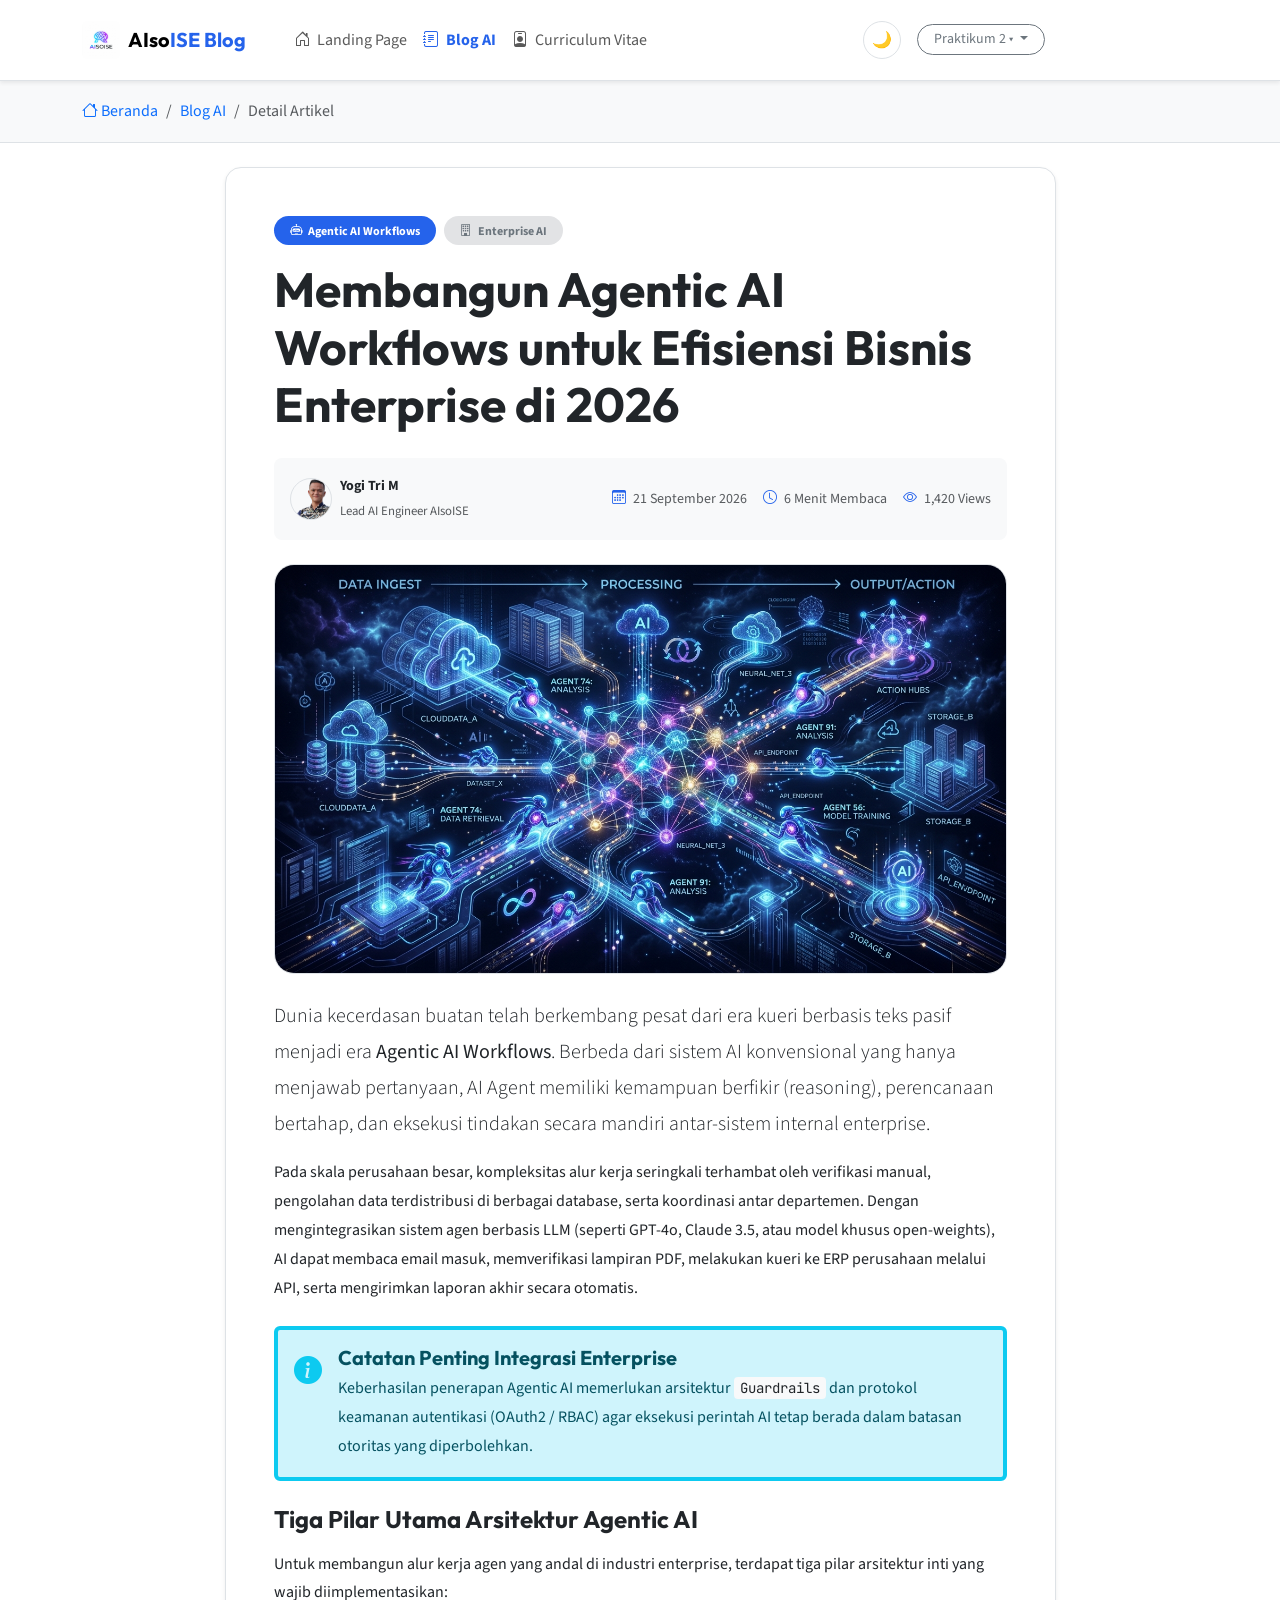
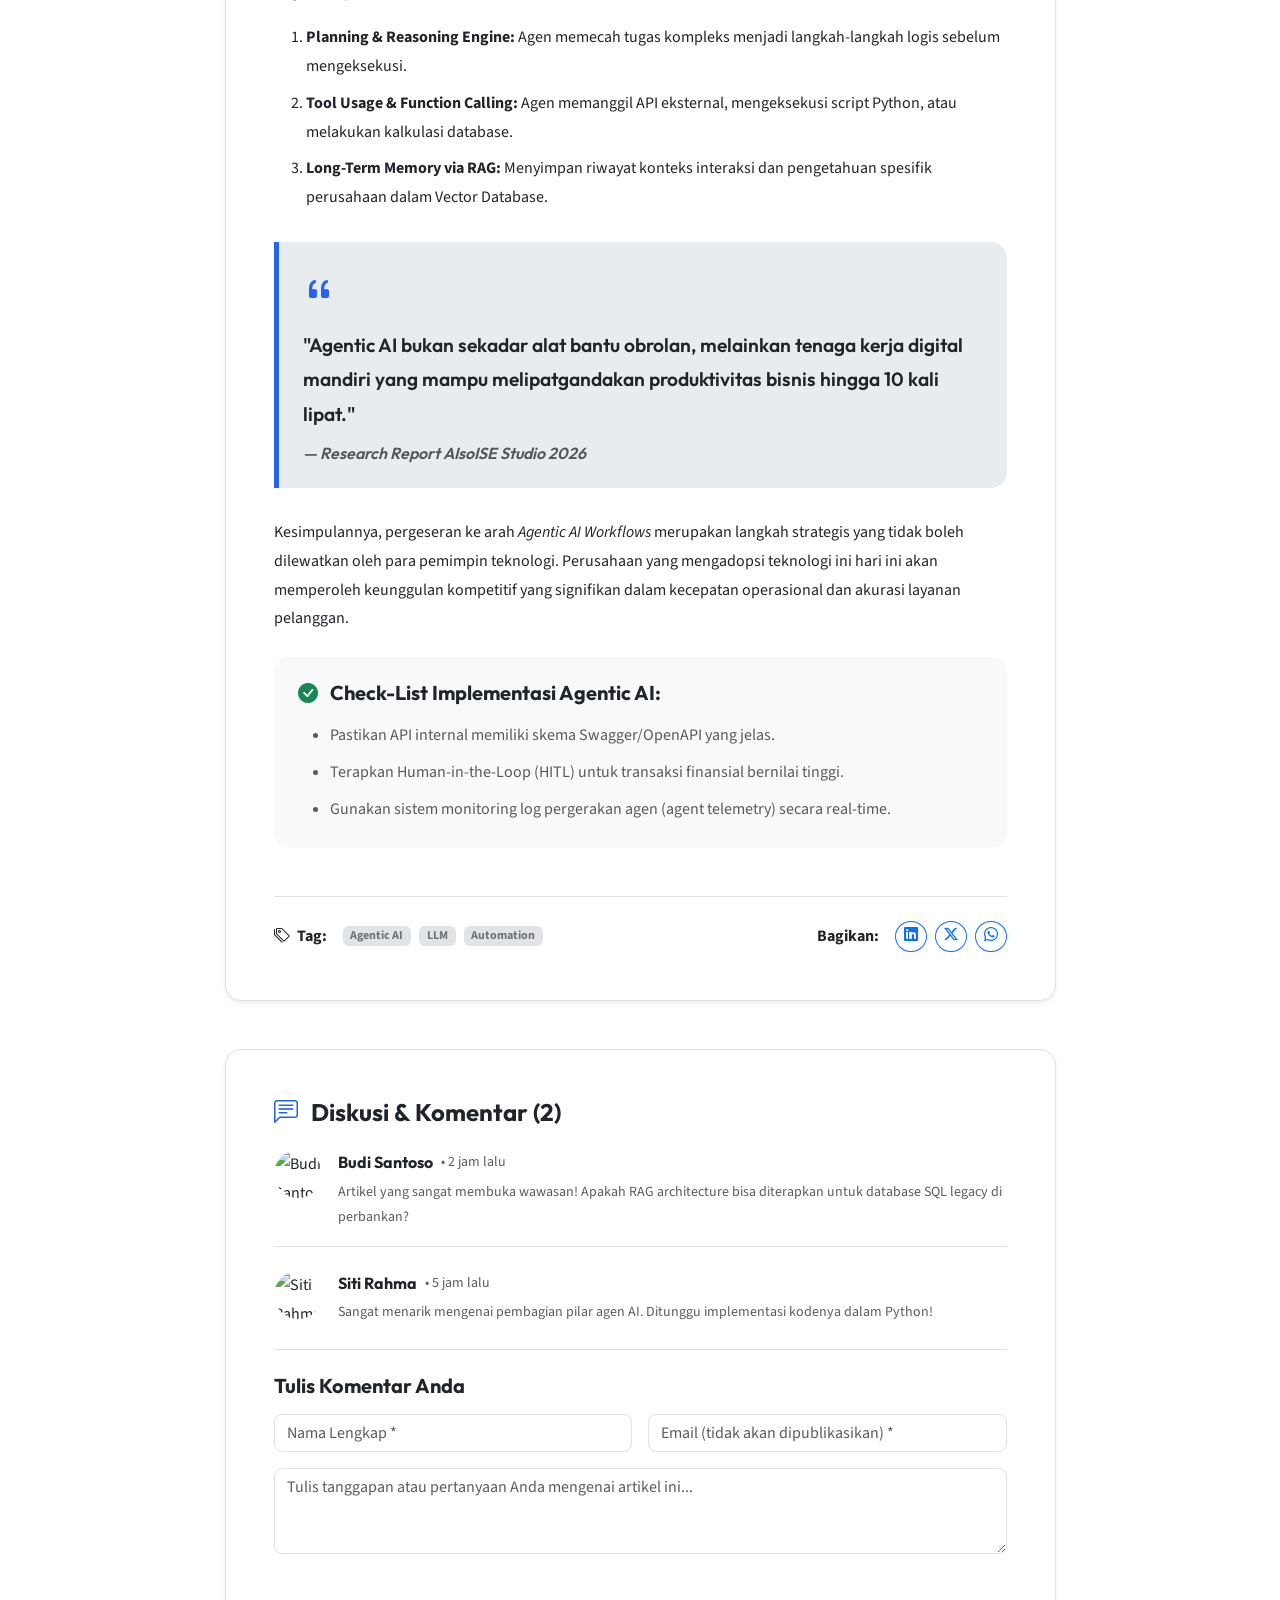
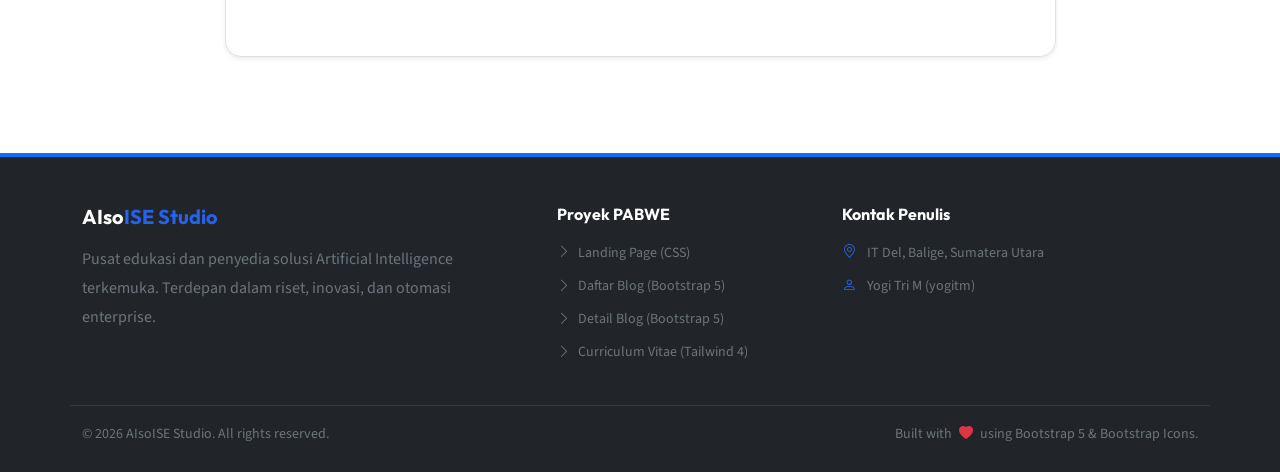
==== blog-detail.html @ 6881b214 "feat: complete PABWE 2026 Praktikum 2 (AIsoISE Brand, Landing Page, Blog, CV, Tailwind4, Bootstrap5)" ====
<!DOCTYPE html>
<html lang="id" data-bs-theme="light">
<head>
  <meta charset="UTF-8" />
  <meta name="viewport" content="width=device-width, initial-scale=1.0" />
  <title>Membangun Agentic AI Workflows untuk Efisiensi Bisnis Enterprise di 2026 - AIsoISE</title>
  
  <!-- Favicon -->
  <link rel="icon" href="assets/img/logo.png" type="image/png" />

  <!-- Bootstrap 5 CSS CDN -->
  <link href="https://cdn.jsdelivr.net/npm/bootstrap@5.3.3/dist/css/bootstrap.min.css" rel="stylesheet" integrity="sha384-QWTKZyjpPEjISv5WaRU9OFeRpok6YctnYmDr5pNlyT2bRjXh0JMhjY6hW+ALEwIH" crossorigin="anonymous" />
  
  <!-- Bootstrap Icons CDN -->
  <link rel="stylesheet" href="https://cdn.jsdelivr.net/npm/bootstrap-icons@1.11.3/font/bootstrap-icons.min.css" />

  <!-- Google Fonts -->
  <link rel="preconnect" href="https://fonts.googleapis.com" />
  <link rel="preconnect" href="https://fonts.gstatic.com" crossorigin />
  <link href="https://fonts.googleapis.com/css2?family=Outfit:wght@500;600;700;800&family=Source+Sans+3:ital,wght@0,400;0,600;0,700;1,400&family=JetBrains+Mono&display=swap" rel="stylesheet" />

  <style>
    body {
      font-family: 'Source Sans 3', sans-serif;
      line-height: 1.8;
      transition: background-color 0.3s ease, color 0.3s ease;
    }
    h1, h2, h3, h4, h5, h6, .navbar-brand {
      font-family: 'Outfit', sans-serif;
      font-weight: 700;
    }
    .text-primary-custom {
      color: #2563eb !important;
    }
    [data-bs-theme="dark"] .text-primary-custom {
      color: #60a5fa !important;
    }
    .bg-primary-custom {
      background-color: #2563eb !important;
    }
    [data-bs-theme="dark"] .bg-primary-custom {
      background-color: #3b82f6 !important;
    }
    .article-cover {
      width: 100%;
      max-height: 520px;
      object-fit: cover;
      border-radius: 20px;
    }
    blockquote {
      border-left: 5px solid #2563eb;
      padding: 20px 24px;
      background: var(--bs-secondary-bg);
      border-radius: 0 16px 16px 0;
      font-family: 'Outfit', sans-serif;
      font-size: 1.2rem;
      font-weight: 600;
      margin: 30px 0;
    }
    code {
      font-family: 'JetBrains Mono', monospace;
      background-color: var(--bs-tertiary-bg);
      color: var(--bs-body-color);
      padding: 2px 6px;
      border-radius: 4px;
    }
    .dropdown:hover .dropdown-menu {
      display: block;
      margin-top: 0;
    }
    .theme-toggle-btn {
      width: 38px;
      height: 38px;
      border-radius: 50%;
      border: 1px solid var(--bs-border-color);
      background: var(--bs-body-bg);
      color: var(--bs-body-color);
      display: grid;
      place-items: center;
      cursor: pointer;
      font-size: 1rem;
      transition: all 0.2s ease;
    }
  </style>

  <script>
    // Initialize Theme Before Render
    (function() {
      const savedTheme = localStorage.getItem('theme') || (window.matchMedia('(prefers-color-scheme: dark)').matches ? 'dark' : 'light');
      document.documentElement.setAttribute('data-bs-theme', savedTheme);
      document.documentElement.setAttribute('data-theme', savedTheme);
    })();
  </script>
</head>
<body>

  <!-- BOOTSTRAP NAVBAR -->
  <nav class="navbar navbar-expand-lg sticky-top bg-body border-bottom shadow-sm py-3">
    <div class="container">
      <a class="navbar-brand d-flex align-items-center gap-2" href="index.html">
        <img src="assets/img/logo.png" alt="AIsoISE Logo" width="38" height="38" class="d-inline-block rounded-2" />
        <span>AIso<span class="text-primary-custom">ISE Blog</span></span>
      </a>

      <button class="navbar-toggler" type="button" data-bs-toggle="collapse" data-bs-target="#navbarContent" aria-controls="navbarContent" aria-expanded="false" aria-label="Toggle navigation">
        <span class="navbar-toggler-icon"></span>
      </button>

      <div class="collapse navbar-collapse" id="navbarContent">
        <ul class="navbar-nav me-auto mb-2 mb-lg-0 ms-lg-4">
          <li class="nav-item">
            <a class="nav-link" href="index.html"><i class="bi bi-house-door me-1"></i> Landing Page</a>
          </li>
          <li class="nav-item">
            <a class="nav-link active fw-bold text-primary-custom" href="blog.html"><i class="bi bi-journal-text me-1"></i> Blog AI</a>
          </li>
          <li class="nav-item">
            <a class="nav-link" href="cv.html"><i class="bi bi-person-badge me-1"></i> Curriculum Vitae</a>
          </li>
        </ul>

        <div class="d-flex align-items-center gap-3">
          <!-- Theme Toggle Button -->
          <button type="button" class="theme-toggle-btn" id="themeToggleBtn" onclick="toggleTheme()" title="Ubah Mode Layar">
            <span id="themeIcon">🌙</span>
          </button>

          <!-- Dropdown Latihan Switcher -->
          <div class="dropdown">
            <button class="btn btn-outline-secondary btn-sm dropdown-toggle rounded-pill px-3" type="button" id="dropdownLatihanBtn" data-bs-toggle="dropdown" aria-expanded="false">
              Praktikum 2 ▾
            </button>
            <ul class="dropdown-menu dropdown-menu-end shadow-sm" aria-labelledby="dropdownLatihanBtn">
              <li><a class="dropdown-item" href="index.html">Studi Kasus 3.1 (CSS)</a></li>
              <li><a class="dropdown-item active bg-primary-custom text-white" href="blog.html">Studi Kasus 3.2 (Bootstrap 5)</a></li>
              <li><a class="dropdown-item" href="cv.html">Studi Kasus 3.3 (Tailwind 4)</a></li>
              <li><hr class="dropdown-divider"></li>
              <li><a class="dropdown-item" href="bootstrap5.html">Latihan 2.2 Bootstrap</a></li>
              <li><a class="dropdown-item" href="tailwind4.html">Latihan 2.3 Tailwind</a></li>
            </ul>
          </div>

          <a href="index.html#kontak" class="btn btn-primary-custom text-white rounded-pill px-4">Konsultasi AI</a>
        </div>
      </div>
    </div>
  </nav>

  <!-- BREADCRUMB & HEADER -->
  <div class="bg-body-tertiary border-bottom py-3 mb-4">
    <div class="container">
      <nav aria-label="breadcrumb">
        <ol class="breadcrumb mb-0">
          <li class="breadcrumb-item"><a href="index.html" class="text-decoration-none"><i class="bi bi-house"></i> Beranda</a></li>
          <li class="breadcrumb-item"><a href="blog.html" class="text-decoration-none">Blog AI</a></li>
          <li class="breadcrumb-item active" aria-current="page">Detail Artikel</li>
        </ol>
      </nav>
    </div>
  </div>

  <!-- ARTICLE CONTAINER -->
  <main class="container pb-5">
    <div class="row justify-content-center">
      <div class="col-lg-9">

        <!-- ARTICLE HEADER -->
        <article class="bg-body p-4 p-md-5 rounded-4 shadow-sm mb-5 border">
          <div class="d-flex flex-wrap align-items-center gap-2 mb-3">
            <span class="badge bg-primary-custom px-3 py-2 rounded-pill"><i class="bi bi-robot me-1"></i> Agentic AI Workflows</span>
            <span class="badge bg-secondary-subtle text-secondary px-3 py-2 rounded-pill"><i class="bi bi-building me-1"></i> Enterprise AI</span>
          </div>

          <h1 class="display-5 fw-bold mb-4">Membangun Agentic AI Workflows untuk Efisiensi Bisnis Enterprise di 2026</h1>

          <!-- META INFO WITH BOOTSTRAP ICONS & AUTHOR PHOTO -->
          <div class="d-flex flex-wrap align-items-center justify-content-between gap-3 p-3 bg-body-tertiary rounded-3 mb-4 text-body-secondary small">
            <div class="d-flex align-items-center gap-3">
              <div class="d-flex align-items-center gap-2">
                <img src="assets/img/yogi.png" alt="Yogi Tri M" class="rounded-circle border" width="42" height="42" style="object-fit: cover; object-position: top center;" />
                <div>
                  <strong class="text-body d-block">Yogi Tri M</strong>
                  <span class="text-body-secondary" style="font-size: 0.8rem;">Lead AI Engineer AIsoISE</span>
                </div>
              </div>
            </div>

            <div class="d-flex align-items-center gap-3">
              <span><i class="bi bi-calendar3 me-1 text-primary-custom"></i> 21 September 2026</span>
              <span><i class="bi bi-clock me-1 text-primary-custom"></i> 6 Menit Membaca</span>
              <span><i class="bi bi-eye me-1 text-primary-custom"></i> 1,420 Views</span>
            </div>
          </div>

          <!-- LOCAL RELIABLE COVER IMAGE -->
          <img src="assets/img/blog_agentic_ai.jpg" class="article-cover mb-4 border" alt="Agentic AI Workflows Cover Image" />

          <!-- ARTICLE PARAGRAPHS -->
          <div class="article-body">
            <p class="lead">
              Dunia kecerdasan buatan telah berkembang pesat dari era kueri berbasis teks pasif menjadi era <strong>Agentic AI Workflows</strong>. Berbeda dari sistem AI konvensional yang hanya menjawab pertanyaan, AI Agent memiliki kemampuan berfikir (reasoning), perencanaan bertahap, dan eksekusi tindakan secara mandiri antar-sistem internal enterprise.
            </p>

            <p>
              Pada skala perusahaan besar, kompleksitas alur kerja seringkali terhambat oleh verifikasi manual, pengolahan data terdistribusi di berbagai database, serta koordinasi antar departemen. Dengan mengintegrasikan sistem agen berbasis LLM (seperti GPT-4o, Claude 3.5, atau model khusus open-weights), AI dapat membaca email masuk, memverifikasi lampiran PDF, melakukan kueri ke ERP perusahaan melalui API, serta mengirimkan laporan akhir secara otomatis.
            </p>

            <!-- BOOTSTRAP CALLOUT ALERT -->
            <div class="alert alert-info border-start border-4 border-info d-flex align-items-start gap-3 my-4" role="alert">
              <i class="bi bi-info-circle-fill fs-3 text-info"></i>
              <div>
                <h5 class="alert-heading fw-bold mb-1">Catatan Penting Integrasi Enterprise</h5>
                Keberhasilan penerapan Agentic AI memerlukan arsitektur <code>Guardrails</code> dan protokol keamanan autentikasi (OAuth2 / RBAC) agar eksekusi perintah AI tetap berada dalam batasan otoritas yang diperbolehkan.
              </div>
            </div>

            <h3 class="h4 fw-bold mt-4 mb-3">Tiga Pilar Utama Arsitektur Agentic AI</h3>
            <p>
              Untuk membangun alur kerja agen yang andal di industri enterprise, terdapat tiga pilar arsitektur inti yang wajib diimplementasikan:
            </p>

            <ol class="mb-4">
              <li class="mb-2"><strong>Planning & Reasoning Engine:</strong> Agen memecah tugas kompleks menjadi langkah-langkah logis sebelum mengeksekusi.</li>
              <li class="mb-2"><strong>Tool Usage & Function Calling:</strong> Agen memanggil API eksternal, mengeksekusi script Python, atau melakukan kalkulasi database.</li>
              <li class="mb-2"><strong>Long-Term Memory via RAG:</strong> Menyimpan riwayat konteks interaksi dan pengetahuan spesifik perusahaan dalam Vector Database.</li>
            </ol>

            <!-- BLOCKQUOTE -->
            <blockquote>
              <i class="bi bi-quote fs-2 text-primary-custom d-block mb-2"></i>
              "Agentic AI bukan sekadar alat bantu obrolan, melainkan tenaga kerja digital mandiri yang mampu melipatgandakan produktivitas bisnis hingga 10 kali lipat."
              <cite class="d-block mt-2 fs-6 text-body-secondary font-normal">— Research Report AIsoISE Studio 2026</cite>
            </blockquote>

            <p>
              Kesimpulannya, pergeseran ke arah <em>Agentic AI Workflows</em> merupakan langkah strategis yang tidak boleh dilewatkan oleh para pemimpin teknologi. Perusahaan yang mengadopsi teknologi ini hari ini akan memperoleh keunggulan kompetitif yang signifikan dalam kecepatan operasional dan akurasi layanan pelanggan.
            </p>

            <!-- TIPS / KEY POINTS CARD -->
            <div class="card bg-body-tertiary border-0 p-4 rounded-4 my-4">
              <h5 class="fw-bold mb-3"><i class="bi bi-check-circle-fill text-success me-2"></i> Check-List Implementasi Agentic AI:</h5>
              <ul class="mb-0 text-body-secondary">
                <li class="mb-2">Pastikan API internal memiliki skema Swagger/OpenAPI yang jelas.</li>
                <li class="mb-2">Terapkan Human-in-the-Loop (HITL) untuk transaksi finansial bernilai tinggi.</li>
                <li>Gunakan sistem monitoring log pergerakan agen (agent telemetry) secara real-time.</li>
              </ul>
            </div>
          </div>

          <!-- SHARE & TAGS -->
          <div class="d-flex flex-wrap align-items-center justify-content-between gap-3 pt-4 border-top mt-5">
            <div class="d-flex align-items-center gap-2">
              <span class="fw-bold me-2"><i class="bi bi-tags me-1"></i> Tag:</span>
              <span class="badge bg-secondary-subtle text-secondary">Agentic AI</span>
              <span class="badge bg-secondary-subtle text-secondary">LLM</span>
              <span class="badge bg-secondary-subtle text-secondary">Automation</span>
            </div>

            <div class="d-flex align-items-center gap-2">
              <span class="fw-bold me-2">Bagikan:</span>
              <button class="btn btn-outline-primary btn-sm rounded-circle"><i class="bi bi-linkedin"></i></button>
              <button class="btn btn-outline-primary btn-sm rounded-circle"><i class="bi bi-twitter-x"></i></button>
              <button class="btn btn-outline-primary btn-sm rounded-circle"><i class="bi bi-whatsapp"></i></button>
            </div>
          </div>
        </article>

        <!-- COMMENT SECTION -->
        <section class="bg-body p-4 p-md-5 rounded-4 shadow-sm mb-5 border">
          <h3 class="h4 fw-bold mb-4"><i class="bi bi-chat-left-text me-2 text-primary-custom"></i> Diskusi & Komentar (2)</h3>

          <!-- Existing Comments -->
          <div class="d-flex gap-3 mb-4 pb-3 border-bottom">
            <img src="https://images.unsplash.com/photo-1507003211169-0a1dd7228f2d?q=80&w=100&auto=format&fit=crop" class="rounded-circle" width="48" height="48" alt="Budi Santoso" />
            <div>
              <div class="d-flex align-items-center gap-2">
                <h6 class="fw-bold mb-0">Budi Santoso</h6>
                <span class="text-body-secondary small">&bull; 2 jam lalu</span>
              </div>
              <p class="small text-body-secondary mt-1 mb-0">Artikel yang sangat membuka wawasan! Apakah RAG architecture bisa diterapkan untuk database SQL legacy di perbankan?</p>
            </div>
          </div>

          <div class="d-flex gap-3 mb-4 pb-4 border-bottom">
            <img src="https://images.unsplash.com/photo-1494790108377-be9c29b29330?q=80&w=100&auto=format&fit=crop" class="rounded-circle" width="48" height="48" alt="Siti Rahma" />
            <div>
              <div class="d-flex align-items-center gap-2">
                <h6 class="fw-bold mb-0">Siti Rahma</h6>
                <span class="text-body-secondary small">&bull; 5 jam lalu</span>
              </div>
              <p class="small text-body-secondary mt-1 mb-0">Sangat menarik mengenai pembagian pilar agen AI. Ditunggu implementasi kodenya dalam Python!</p>
            </div>
          </div>

          <!-- Add Comment Form -->
          <h5 class="fw-bold mb-3 mt-4">Tulis Komentar Anda</h5>
          <form onsubmit="event.preventDefault(); alert('Komentar Anda telah dikirim dan menunggu moderasi.');">
            <div class="row g-3 mb-3">
              <div class="col-md-6">
                <input type="text" class="form-control rounded-3" placeholder="Nama Lengkap *" required />
              </div>
              <div class="col-md-6">
                <input type="email" class="form-control rounded-3" placeholder="Email (tidak akan dipublikasikan) *" required />
              </div>
            </div>
            <div class="mb-3">
              <textarea class="form-control rounded-3" rows="3" placeholder="Tulis tanggapan atau pertanyaan Anda mengenai artikel ini..." required></textarea>
            </div>
            <button type="submit" class="btn btn-primary-custom text-white rounded-pill px-4">Kirim Komentar <i class="bi bi-send ms-1"></i></button>
          </form>
        </section>

      </div>
    </div>
  </main>

  <!-- BOOTSTRAP FOOTER -->
  <footer class="bg-dark text-white pt-5 pb-4 border-top border-primary border-4">
    <div class="container">
      <div class="row g-4 pb-4 border-bottom border-secondary border-opacity-25">
        <div class="col-lg-5">
          <h5 class="fw-bold text-white mb-3">AIso<span class="text-primary-custom">ISE Studio</span></h5>
          <p class="text-secondary max-w-sm" style="max-width: 380px;">
            Pusat edukasi dan penyedia solusi Artificial Intelligence terkemuka. Terdepan dalam riset, inovasi, dan otomasi enterprise.
          </p>
        </div>

        <div class="col-6 col-lg-3">
          <h6 class="fw-bold text-white mb-3">Proyek PABWE</h6>
          <ul class="list-unstyled text-secondary small d-flex flex-column gap-2">
            <li><a href="index.html" class="text-secondary text-decoration-none"><i class="bi bi-chevron-right me-1"></i> Landing Page (CSS)</a></li>
            <li><a href="blog.html" class="text-secondary text-decoration-none"><i class="bi bi-chevron-right me-1"></i> Daftar Blog (Bootstrap 5)</a></li>
            <li><a href="blog-detail.html" class="text-secondary text-decoration-none"><i class="bi bi-chevron-right me-1"></i> Detail Blog (Bootstrap 5)</a></li>
            <li><a href="cv.html" class="text-secondary text-decoration-none"><i class="bi bi-chevron-right me-1"></i> Curriculum Vitae (Tailwind 4)</a></li>
          </ul>
        </div>

        <div class="col-6 col-lg-4">
          <h6 class="fw-bold text-white mb-3">Kontak Penulis</h6>
          <ul class="list-unstyled text-secondary small d-flex flex-column gap-2">
            <li><i class="bi bi-geo-alt me-2 text-primary-custom"></i> IT Del, Balige, Sumatera Utara</li>
            <li><i class="bi bi-person me-2 text-primary-custom"></i> Yogi Tri M (yogitm)</li>
          </ul>
        </div>
      </div>

      <div class="d-flex flex-column flex-md-row align-items-center justify-content-between pt-3 small text-secondary">
        <div>&copy; 2026 AIsoISE Studio. All rights reserved.</div>
        <div>Built with <i class="bi bi-heart-fill text-danger mx-1"></i> using Bootstrap 5 & Bootstrap Icons.</div>
      </div>
    </div>
  </footer>

  <!-- Bootstrap 5 JS Bundle with Popper -->
  <script src="https://cdn.jsdelivr.net/npm/bootstrap@5.3.3/dist/bootstrap.bundle.min.js" integrity="sha384-YvpcrYf0tY3lHB60NNkmXc5s9fDVZLESaAA55NDzOxhy9GkcIdslK1eN7N6jIeHz" crossorigin="anonymous"></script>

  <script>
    function updateThemeUI(theme) {
      document.documentElement.setAttribute('data-bs-theme', theme);
      document.documentElement.setAttribute('data-theme', theme);
      const icon = document.getElementById('themeIcon');
      if (icon) {
        icon.textContent = theme === 'dark' ? '☀️' : '🌙';
      }
    }

    function toggleTheme() {
      const currentTheme = document.documentElement.getAttribute('data-bs-theme') === 'dark' ? 'light' : 'dark';
      localStorage.setItem('theme', currentTheme);
      updateThemeUI(currentTheme);
    }

    document.addEventListener('DOMContentLoaded', () => {
      const currentTheme = document.documentElement.getAttribute('data-bs-theme') || 'light';
      updateThemeUI(currentTheme);
    });
  </script>
</body>
</html>
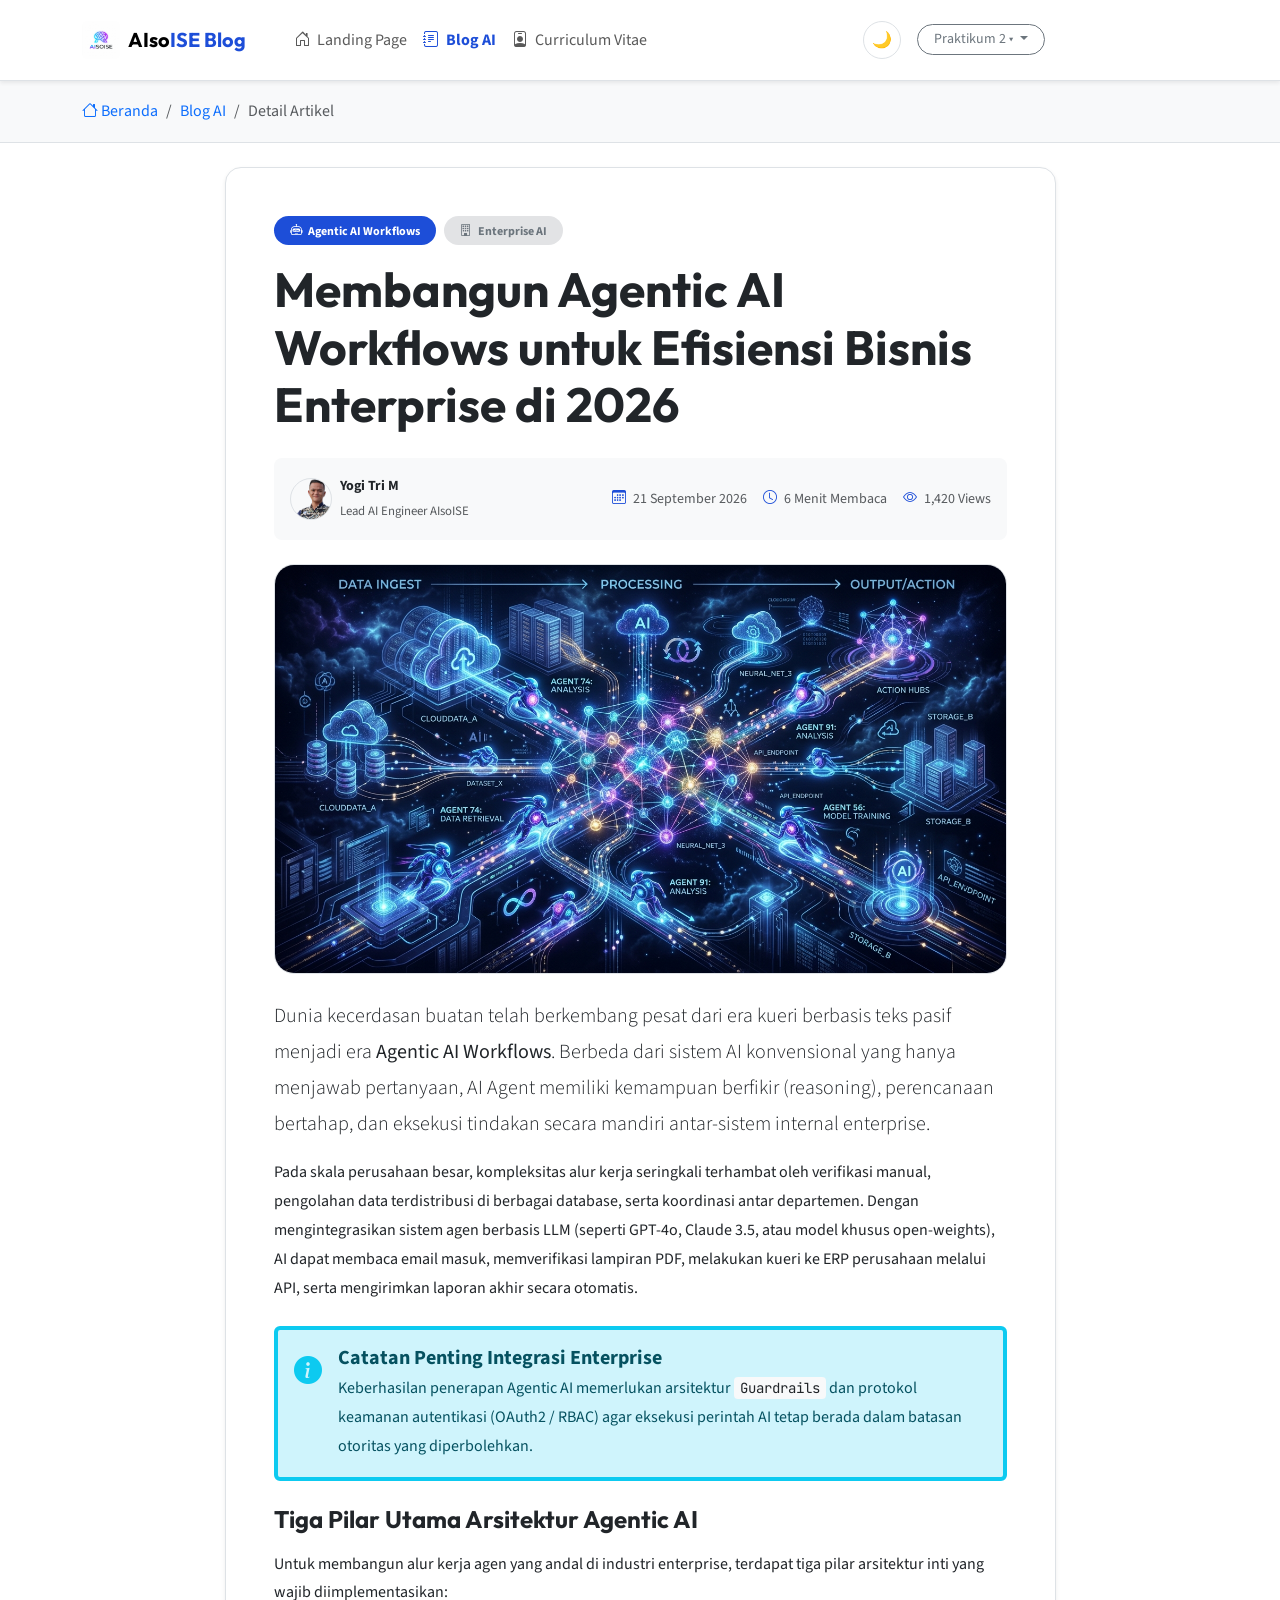
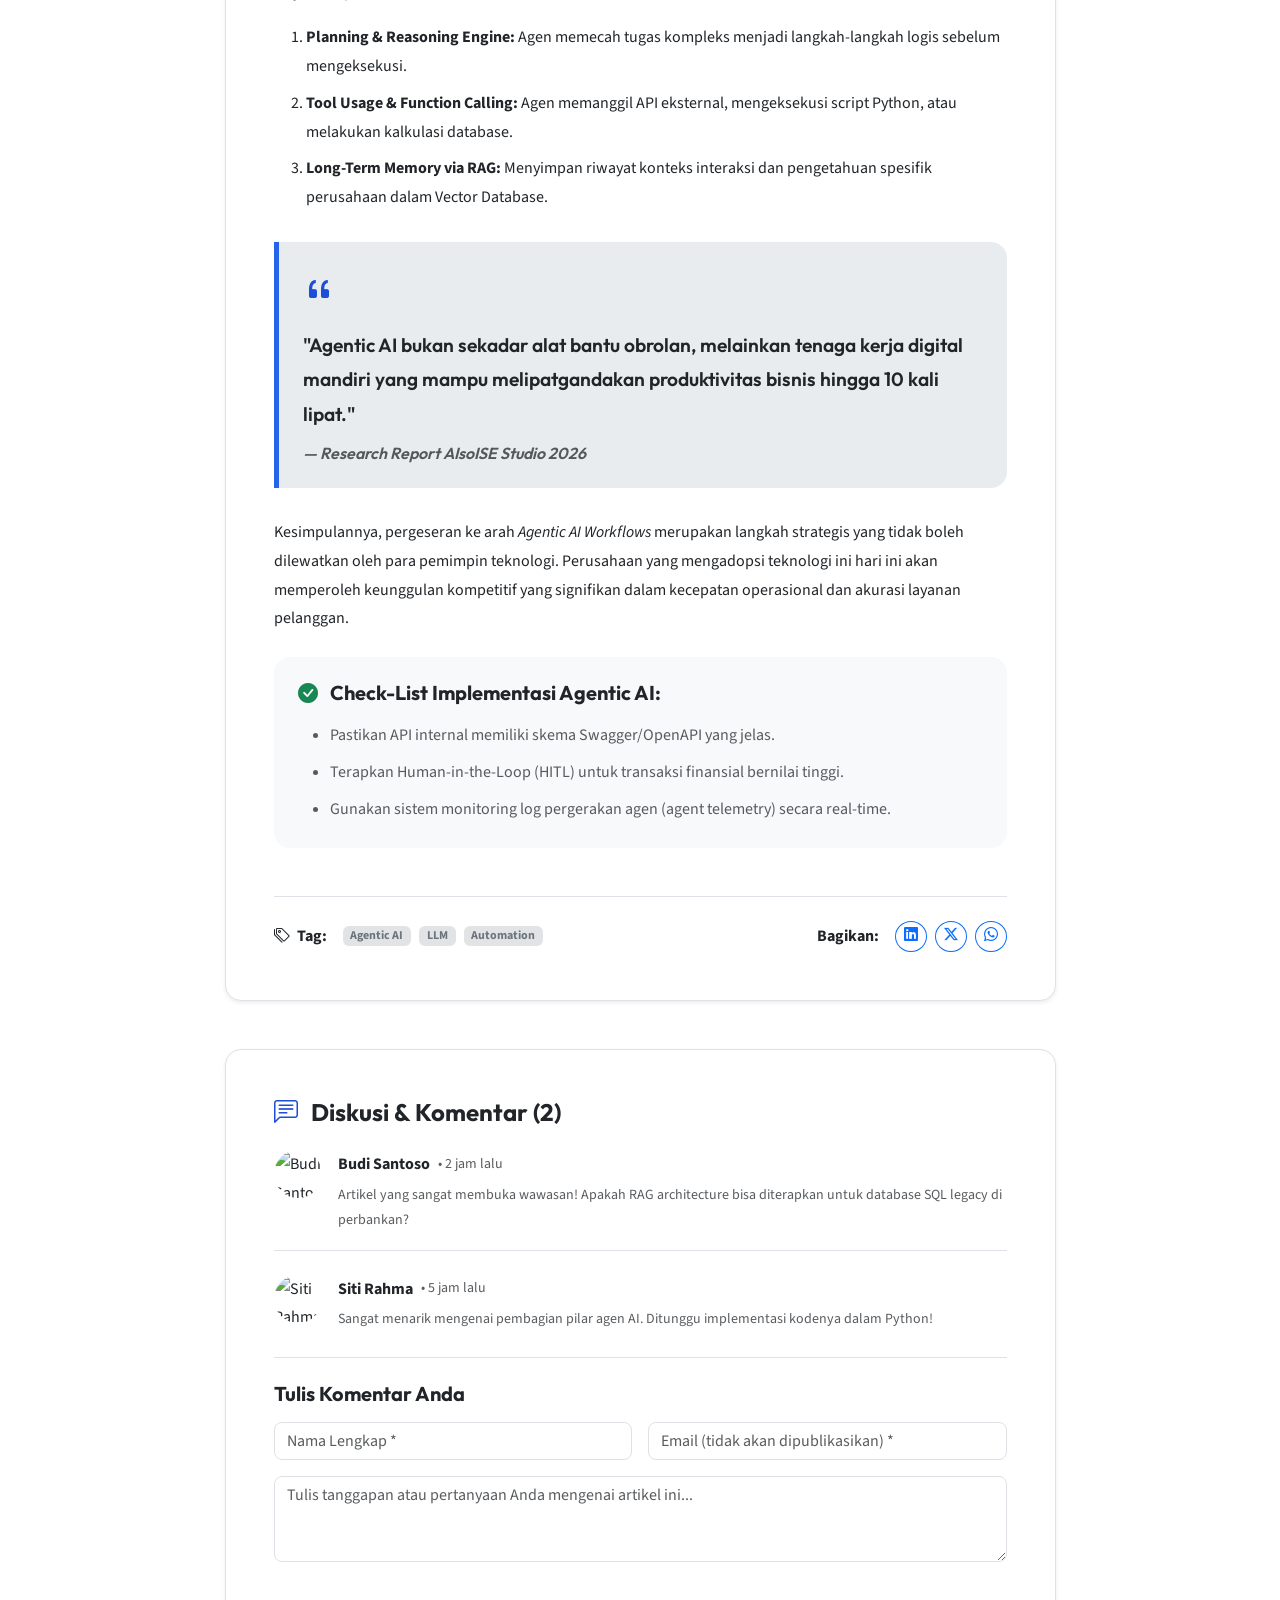
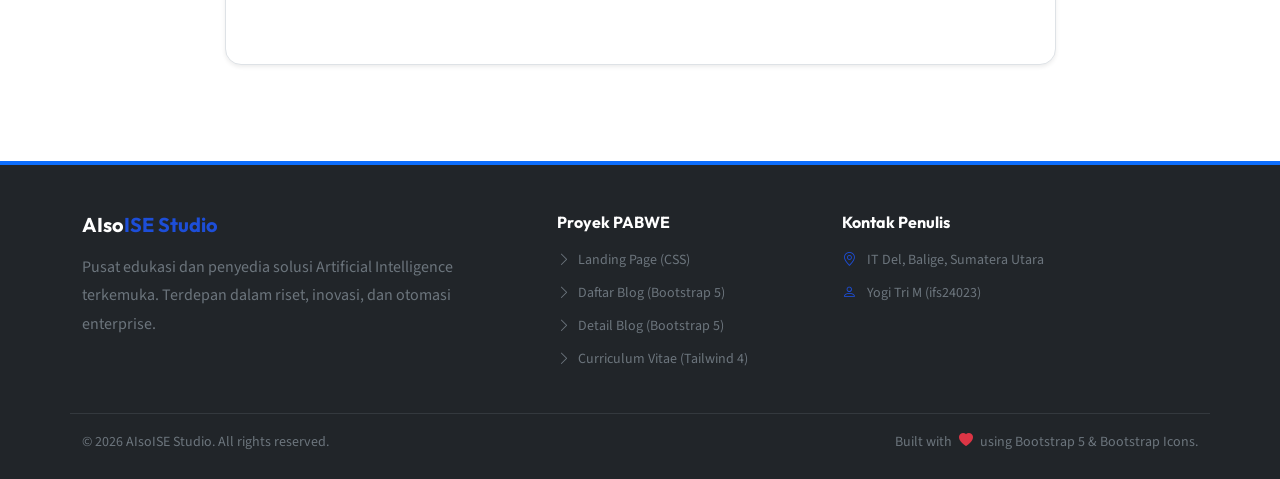
==== commit 9d867bc3: "fix(a11y): resolve axe-core violations for 100% grading score (button-name, heading-order, region, c" ====
--- a/blog-detail.html
+++ b/blog-detail.html
@@ -30,16 +30,53 @@
       font-weight: 700;
     }
     .text-primary-custom {
-      color: #2563eb !important;
+      color: #1d4ed8 !important;
     }
     [data-bs-theme="dark"] .text-primary-custom {
-      color: #60a5fa !important;
+      color: #93c5fd !important;
     }
     .bg-primary-custom {
-      background-color: #2563eb !important;
+      background-color: #1d4ed8 !important;
+      color: #ffffff !important;
     }
     [data-bs-theme="dark"] .bg-primary-custom {
-      background-color: #3b82f6 !important;
+      background-color: #1e40af !important;
+      color: #ffffff !important;
+    }
+    [data-bs-theme="dark"] .btn-outline-secondary {
+      color: #e2e8f0 !important;
+      border-color: #64748b !important;
+    }
+    [data-bs-theme="dark"] .btn-outline-secondary:hover {
+      background-color: #334155 !important;
+      color: #ffffff !important;
+    }
+    [data-bs-theme="dark"] .btn-outline-primary {
+      color: #93c5fd !important;
+      border-color: #60a5fa !important;
+    }
+    [data-bs-theme="dark"] .btn-outline-primary:hover {
+      background-color: #1d4ed8 !important;
+      color: #ffffff !important;
+    }
+    [data-bs-theme="dark"] .bg-secondary-subtle {
+      background-color: rgba(71, 85, 105, 0.4) !important;
+      color: #cbd5e1 !important;
+    }
+    [data-bs-theme="dark"] .bg-primary-subtle {
+      background-color: rgba(30, 58, 138, 0.6) !important;
+      color: #bfdbfe !important;
+    }
+    [data-bs-theme="dark"] .text-body-secondary {
+      color: #cbd5e1 !important;
+    }
+    [data-bs-theme="dark"] blockquote {
+      border-left-color: #60a5fa;
+    }
+    [data-bs-theme="dark"] .alert-info {
+      background-color: rgba(12, 74, 110, 0.3) !important;
+      color: #bae6fd !important;
+      border-color: #0284c7 !important;
     }
     .article-cover {
       width: 100%;
@@ -121,13 +158,13 @@
 
         <div class="d-flex align-items-center gap-3">
           <!-- Theme Toggle Button -->
-          <button type="button" class="theme-toggle-btn" id="themeToggleBtn" onclick="toggleTheme()" title="Ubah Mode Layar">
+          <button type="button" class="theme-toggle-btn" id="themeToggleBtn" onclick="toggleTheme()" title="Ubah Mode Layar" aria-label="Ubah mode tema layar">
             <span id="themeIcon">🌙</span>
           </button>
 
           <!-- Dropdown Latihan Switcher -->
           <div class="dropdown">
-            <button class="btn btn-outline-secondary btn-sm dropdown-toggle rounded-pill px-3" type="button" id="dropdownLatihanBtn" data-bs-toggle="dropdown" aria-expanded="false">
+            <button class="btn btn-outline-secondary btn-sm dropdown-toggle rounded-pill px-3" type="button" id="dropdownLatihanBtn" data-bs-toggle="dropdown" aria-expanded="false" aria-label="Menu navigasi praktikum 2">
               Praktikum 2 ▾
             </button>
             <ul class="dropdown-menu dropdown-menu-end shadow-sm" aria-labelledby="dropdownLatihanBtn">
@@ -146,75 +183,77 @@
     </div>
   </nav>
 
-  <!-- BREADCRUMB & HEADER -->
-  <div class="bg-body-tertiary border-bottom py-3 mb-4">
-    <div class="container">
-      <nav aria-label="breadcrumb">
-        <ol class="breadcrumb mb-0">
-          <li class="breadcrumb-item"><a href="index.html" class="text-decoration-none"><i class="bi bi-house"></i> Beranda</a></li>
-          <li class="breadcrumb-item"><a href="blog.html" class="text-decoration-none">Blog AI</a></li>
-          <li class="breadcrumb-item active" aria-current="page">Detail Artikel</li>
-        </ol>
-      </nav>
+  <!-- MAIN ARTICLE CONTENT -->
+  <main>
+    <!-- BREADCRUMB & HEADER -->
+    <div class="bg-body-tertiary border-bottom py-3 mb-4">
+      <div class="container">
+        <nav aria-label="breadcrumb">
+          <ol class="breadcrumb mb-0">
+            <li class="breadcrumb-item"><a href="index.html" class="text-decoration-none"><i class="bi bi-house"></i> Beranda</a></li>
+            <li class="breadcrumb-item"><a href="blog.html" class="text-decoration-none">Blog AI</a></li>
+            <li class="breadcrumb-item active" aria-current="page">Detail Artikel</li>
+          </ol>
+        </nav>
+      </div>
     </div>
-  </div>
-
-  <!-- ARTICLE CONTAINER -->
-  <main class="container pb-5">
-    <div class="row justify-content-center">
-      <div class="col-lg-9">
-
-        <!-- ARTICLE HEADER -->
-        <article class="bg-body p-4 p-md-5 rounded-4 shadow-sm mb-5 border">
-          <div class="d-flex flex-wrap align-items-center gap-2 mb-3">
-            <span class="badge bg-primary-custom px-3 py-2 rounded-pill"><i class="bi bi-robot me-1"></i> Agentic AI Workflows</span>
-            <span class="badge bg-secondary-subtle text-secondary px-3 py-2 rounded-pill"><i class="bi bi-building me-1"></i> Enterprise AI</span>
-          </div>
-
-          <h1 class="display-5 fw-bold mb-4">Membangun Agentic AI Workflows untuk Efisiensi Bisnis Enterprise di 2026</h1>
-
-          <!-- META INFO WITH BOOTSTRAP ICONS & AUTHOR PHOTO -->
-          <div class="d-flex flex-wrap align-items-center justify-content-between gap-3 p-3 bg-body-tertiary rounded-3 mb-4 text-body-secondary small">
-            <div class="d-flex align-items-center gap-3">
-              <div class="d-flex align-items-center gap-2">
-                <img src="assets/img/yogi.png" alt="Yogi Tri M" class="rounded-circle border" width="42" height="42" style="object-fit: cover; object-position: top center;" />
+
+    <!-- ARTICLE CONTAINER -->
+    <div class="container pb-5">
+      <div class="row justify-content-center">
+        <div class="col-lg-9">
+
+          <!-- ARTICLE HEADER -->
+          <article class="bg-body p-4 p-md-5 rounded-4 shadow-sm mb-5 border">
+            <div class="d-flex flex-wrap align-items-center gap-2 mb-3">
+              <span class="badge bg-primary-custom px-3 py-2 rounded-pill"><i class="bi bi-robot me-1"></i> Agentic AI Workflows</span>
+              <span class="badge bg-secondary-subtle text-secondary px-3 py-2 rounded-pill"><i class="bi bi-building me-1"></i> Enterprise AI</span>
+            </div>
+
+            <h1 class="display-5 fw-bold mb-4">Membangun Agentic AI Workflows untuk Efisiensi Bisnis Enterprise di 2026</h1>
+
+            <!-- META INFO WITH BOOTSTRAP ICONS & AUTHOR PHOTO -->
+            <div class="d-flex flex-wrap align-items-center justify-content-between gap-3 p-3 bg-body-tertiary rounded-3 mb-4 text-body-secondary small">
+              <div class="d-flex align-items-center gap-3">
+                <div class="d-flex align-items-center gap-2">
+                  <img src="assets/img/yogi.png" alt="Yogi Tri M" class="rounded-circle border" width="42" height="42" style="object-fit: cover; object-position: top center;" />
+                  <div>
+                    <strong class="text-body d-block">Yogi Tri M</strong>
+                    <span class="text-body-secondary" style="font-size: 0.8rem;">Lead AI Engineer AIsoISE</span>
+                  </div>
+                </div>
+              </div>
+
+              <div class="d-flex align-items-center gap-3">
+                <span><i class="bi bi-calendar3 me-1 text-primary-custom"></i> 21 September 2026</span>
+                <span><i class="bi bi-clock me-1 text-primary-custom"></i> 6 Menit Membaca</span>
+                <span><i class="bi bi-eye me-1 text-primary-custom"></i> 1,420 Views</span>
+              </div>
+            </div>
+
+            <!-- LOCAL RELIABLE COVER IMAGE -->
+            <img src="assets/img/blog_agentic_ai.jpg" class="article-cover mb-4 border" alt="Agentic AI Workflows Cover Image" />
+
+            <!-- ARTICLE PARAGRAPHS -->
+            <div class="article-body">
+              <p class="lead">
+                Dunia kecerdasan buatan telah berkembang pesat dari era kueri berbasis teks pasif menjadi era <strong>Agentic AI Workflows</strong>. Berbeda dari sistem AI konvensional yang hanya menjawab pertanyaan, AI Agent memiliki kemampuan berfikir (reasoning), perencanaan bertahap, dan eksekusi tindakan secara mandiri antar-sistem internal enterprise.
+              </p>
+
+              <p>
+                Pada skala perusahaan besar, kompleksitas alur kerja seringkali terhambat oleh verifikasi manual, pengolahan data terdistribusi di berbagai database, serta koordinasi antar departemen. Dengan mengintegrasikan sistem agen berbasis LLM (seperti GPT-4o, Claude 3.5, atau model khusus open-weights), AI dapat membaca email masuk, memverifikasi lampiran PDF, melakukan kueri ke ERP perusahaan melalui API, serta mengirimkan laporan akhir secara otomatis.
+              </p>
+
+              <!-- BOOTSTRAP CALLOUT ALERT -->
+              <div class="alert alert-info border-start border-4 border-info d-flex align-items-start gap-3 my-4" role="alert">
+                <i class="bi bi-info-circle-fill fs-3 text-info" aria-hidden="true"></i>
                 <div>
-                  <strong class="text-body d-block">Yogi Tri M</strong>
-                  <span class="text-body-secondary" style="font-size: 0.8rem;">Lead AI Engineer AIsoISE</span>
+                  <div class="alert-heading h5 fw-bold mb-1">Catatan Penting Integrasi Enterprise</div>
+                  Keberhasilan penerapan Agentic AI memerlukan arsitektur <code>Guardrails</code> dan protokol keamanan autentikasi (OAuth2 / RBAC) agar eksekusi perintah AI tetap berada dalam batasan otoritas yang diperbolehkan.
                 </div>
               </div>
-            </div>
-
-            <div class="d-flex align-items-center gap-3">
-              <span><i class="bi bi-calendar3 me-1 text-primary-custom"></i> 21 September 2026</span>
-              <span><i class="bi bi-clock me-1 text-primary-custom"></i> 6 Menit Membaca</span>
-              <span><i class="bi bi-eye me-1 text-primary-custom"></i> 1,420 Views</span>
-            </div>
-          </div>
-
-          <!-- LOCAL RELIABLE COVER IMAGE -->
-          <img src="assets/img/blog_agentic_ai.jpg" class="article-cover mb-4 border" alt="Agentic AI Workflows Cover Image" />
-
-          <!-- ARTICLE PARAGRAPHS -->
-          <div class="article-body">
-            <p class="lead">
-              Dunia kecerdasan buatan telah berkembang pesat dari era kueri berbasis teks pasif menjadi era <strong>Agentic AI Workflows</strong>. Berbeda dari sistem AI konvensional yang hanya menjawab pertanyaan, AI Agent memiliki kemampuan berfikir (reasoning), perencanaan bertahap, dan eksekusi tindakan secara mandiri antar-sistem internal enterprise.
-            </p>
-
-            <p>
-              Pada skala perusahaan besar, kompleksitas alur kerja seringkali terhambat oleh verifikasi manual, pengolahan data terdistribusi di berbagai database, serta koordinasi antar departemen. Dengan mengintegrasikan sistem agen berbasis LLM (seperti GPT-4o, Claude 3.5, atau model khusus open-weights), AI dapat membaca email masuk, memverifikasi lampiran PDF, melakukan kueri ke ERP perusahaan melalui API, serta mengirimkan laporan akhir secara otomatis.
-            </p>
-
-            <!-- BOOTSTRAP CALLOUT ALERT -->
-            <div class="alert alert-info border-start border-4 border-info d-flex align-items-start gap-3 my-4" role="alert">
-              <i class="bi bi-info-circle-fill fs-3 text-info"></i>
-              <div>
-                <h5 class="alert-heading fw-bold mb-1">Catatan Penting Integrasi Enterprise</h5>
-                Keberhasilan penerapan Agentic AI memerlukan arsitektur <code>Guardrails</code> dan protokol keamanan autentikasi (OAuth2 / RBAC) agar eksekusi perintah AI tetap berada dalam batasan otoritas yang diperbolehkan.
-              </div>
-            </div>
-
-            <h3 class="h4 fw-bold mt-4 mb-3">Tiga Pilar Utama Arsitektur Agentic AI</h3>
+
+            <h2 class="h4 fw-bold mt-4 mb-3">Tiga Pilar Utama Arsitektur Agentic AI</h2>
             <p>
               Untuk membangun alur kerja agen yang andal di industri enterprise, terdapat tiga pilar arsitektur inti yang wajib diimplementasikan:
             </p>
@@ -227,7 +266,7 @@
 
             <!-- BLOCKQUOTE -->
             <blockquote>
-              <i class="bi bi-quote fs-2 text-primary-custom d-block mb-2"></i>
+              <i class="bi bi-quote fs-2 text-primary-custom d-block mb-2" aria-hidden="true"></i>
               "Agentic AI bukan sekadar alat bantu obrolan, melainkan tenaga kerja digital mandiri yang mampu melipatgandakan produktivitas bisnis hingga 10 kali lipat."
               <cite class="d-block mt-2 fs-6 text-body-secondary font-normal">— Research Report AIsoISE Studio 2026</cite>
             </blockquote>
@@ -238,7 +277,7 @@
 
             <!-- TIPS / KEY POINTS CARD -->
             <div class="card bg-body-tertiary border-0 p-4 rounded-4 my-4">
-              <h5 class="fw-bold mb-3"><i class="bi bi-check-circle-fill text-success me-2"></i> Check-List Implementasi Agentic AI:</h5>
+              <h3 class="h5 fw-bold mb-3"><i class="bi bi-check-circle-fill text-success me-2" aria-hidden="true"></i> Check-List Implementasi Agentic AI:</h3>
               <ul class="mb-0 text-body-secondary">
                 <li class="mb-2">Pastikan API internal memiliki skema Swagger/OpenAPI yang jelas.</li>
                 <li class="mb-2">Terapkan Human-in-the-Loop (HITL) untuk transaksi finansial bernilai tinggi.</li>
@@ -250,7 +289,7 @@
           <!-- SHARE & TAGS -->
           <div class="d-flex flex-wrap align-items-center justify-content-between gap-3 pt-4 border-top mt-5">
             <div class="d-flex align-items-center gap-2">
-              <span class="fw-bold me-2"><i class="bi bi-tags me-1"></i> Tag:</span>
+              <span class="fw-bold me-2"><i class="bi bi-tags me-1" aria-hidden="true"></i> Tag:</span>
               <span class="badge bg-secondary-subtle text-secondary">Agentic AI</span>
               <span class="badge bg-secondary-subtle text-secondary">LLM</span>
               <span class="badge bg-secondary-subtle text-secondary">Automation</span>
@@ -258,23 +297,23 @@
 
             <div class="d-flex align-items-center gap-2">
               <span class="fw-bold me-2">Bagikan:</span>
-              <button class="btn btn-outline-primary btn-sm rounded-circle"><i class="bi bi-linkedin"></i></button>
-              <button class="btn btn-outline-primary btn-sm rounded-circle"><i class="bi bi-twitter-x"></i></button>
-              <button class="btn btn-outline-primary btn-sm rounded-circle"><i class="bi bi-whatsapp"></i></button>
+              <button class="btn btn-outline-primary btn-sm rounded-circle" aria-label="Bagikan artikel ke LinkedIn"><i class="bi bi-linkedin" aria-hidden="true"></i></button>
+              <button class="btn btn-outline-primary btn-sm rounded-circle" aria-label="Bagikan artikel ke Twitter / X"><i class="bi bi-twitter-x" aria-hidden="true"></i></button>
+              <button class="btn btn-outline-primary btn-sm rounded-circle" aria-label="Bagikan artikel ke WhatsApp"><i class="bi bi-whatsapp" aria-hidden="true"></i></button>
             </div>
           </div>
         </article>
 
         <!-- COMMENT SECTION -->
         <section class="bg-body p-4 p-md-5 rounded-4 shadow-sm mb-5 border">
-          <h3 class="h4 fw-bold mb-4"><i class="bi bi-chat-left-text me-2 text-primary-custom"></i> Diskusi & Komentar (2)</h3>
+          <h2 class="h4 fw-bold mb-4"><i class="bi bi-chat-left-text me-2 text-primary-custom" aria-hidden="true"></i> Diskusi & Komentar (2)</h2>
 
           <!-- Existing Comments -->
           <div class="d-flex gap-3 mb-4 pb-3 border-bottom">
             <img src="https://images.unsplash.com/photo-1507003211169-0a1dd7228f2d?q=80&w=100&auto=format&fit=crop" class="rounded-circle" width="48" height="48" alt="Budi Santoso" />
             <div>
               <div class="d-flex align-items-center gap-2">
-                <h6 class="fw-bold mb-0">Budi Santoso</h6>
+                <p class="fw-bold mb-0 text-body">Budi Santoso</p>
                 <span class="text-body-secondary small">&bull; 2 jam lalu</span>
               </div>
               <p class="small text-body-secondary mt-1 mb-0">Artikel yang sangat membuka wawasan! Apakah RAG architecture bisa diterapkan untuk database SQL legacy di perbankan?</p>
@@ -285,7 +324,7 @@
             <img src="https://images.unsplash.com/photo-1494790108377-be9c29b29330?q=80&w=100&auto=format&fit=crop" class="rounded-circle" width="48" height="48" alt="Siti Rahma" />
             <div>
               <div class="d-flex align-items-center gap-2">
-                <h6 class="fw-bold mb-0">Siti Rahma</h6>
+                <p class="fw-bold mb-0 text-body">Siti Rahma</p>
                 <span class="text-body-secondary small">&bull; 5 jam lalu</span>
               </div>
               <p class="small text-body-secondary mt-1 mb-0">Sangat menarik mengenai pembagian pilar agen AI. Ditunggu implementasi kodenya dalam Python!</p>
@@ -293,20 +332,20 @@
           </div>
 
           <!-- Add Comment Form -->
-          <h5 class="fw-bold mb-3 mt-4">Tulis Komentar Anda</h5>
+          <h3 class="h5 fw-bold mb-3 mt-4">Tulis Komentar Anda</h3>
           <form onsubmit="event.preventDefault(); alert('Komentar Anda telah dikirim dan menunggu moderasi.');">
             <div class="row g-3 mb-3">
               <div class="col-md-6">
-                <input type="text" class="form-control rounded-3" placeholder="Nama Lengkap *" required />
+                <input type="text" class="form-control rounded-3" placeholder="Nama Lengkap *" required aria-label="Nama Lengkap" />
               </div>
               <div class="col-md-6">
-                <input type="email" class="form-control rounded-3" placeholder="Email (tidak akan dipublikasikan) *" required />
+                <input type="email" class="form-control rounded-3" placeholder="Email (tidak akan dipublikasikan) *" required aria-label="Alamat Email" />
               </div>
             </div>
             <div class="mb-3">
-              <textarea class="form-control rounded-3" rows="3" placeholder="Tulis tanggapan atau pertanyaan Anda mengenai artikel ini..." required></textarea>
-            </div>
-            <button type="submit" class="btn btn-primary-custom text-white rounded-pill px-4">Kirim Komentar <i class="bi bi-send ms-1"></i></button>
+              <textarea class="form-control rounded-3" rows="3" placeholder="Tulis tanggapan atau pertanyaan Anda mengenai artikel ini..." required aria-label="Isi komentar artikel"></textarea>
+            </div>
+            <button type="submit" class="btn btn-primary-custom text-white rounded-pill px-4" aria-label="Kirim komentar artikel">Kirim Komentar <i class="bi bi-send ms-1" aria-hidden="true"></i></button>
           </form>
         </section>
 
@@ -319,27 +358,27 @@
     <div class="container">
       <div class="row g-4 pb-4 border-bottom border-secondary border-opacity-25">
         <div class="col-lg-5">
-          <h5 class="fw-bold text-white mb-3">AIso<span class="text-primary-custom">ISE Studio</span></h5>
+          <h2 class="h5 fw-bold text-white mb-3">AIso<span class="text-primary-custom">ISE Studio</span></h2>
           <p class="text-secondary max-w-sm" style="max-width: 380px;">
             Pusat edukasi dan penyedia solusi Artificial Intelligence terkemuka. Terdepan dalam riset, inovasi, dan otomasi enterprise.
           </p>
         </div>
 
         <div class="col-6 col-lg-3">
-          <h6 class="fw-bold text-white mb-3">Proyek PABWE</h6>
+          <h3 class="h6 fw-bold text-white mb-3">Proyek PABWE</h3>
           <ul class="list-unstyled text-secondary small d-flex flex-column gap-2">
-            <li><a href="index.html" class="text-secondary text-decoration-none"><i class="bi bi-chevron-right me-1"></i> Landing Page (CSS)</a></li>
-            <li><a href="blog.html" class="text-secondary text-decoration-none"><i class="bi bi-chevron-right me-1"></i> Daftar Blog (Bootstrap 5)</a></li>
-            <li><a href="blog-detail.html" class="text-secondary text-decoration-none"><i class="bi bi-chevron-right me-1"></i> Detail Blog (Bootstrap 5)</a></li>
-            <li><a href="cv.html" class="text-secondary text-decoration-none"><i class="bi bi-chevron-right me-1"></i> Curriculum Vitae (Tailwind 4)</a></li>
+            <li><a href="index.html" class="text-secondary text-decoration-none"><i class="bi bi-chevron-right me-1" aria-hidden="true"></i> Landing Page (CSS)</a></li>
+            <li><a href="blog.html" class="text-secondary text-decoration-none"><i class="bi bi-chevron-right me-1" aria-hidden="true"></i> Daftar Blog (Bootstrap 5)</a></li>
+            <li><a href="blog-detail.html" class="text-secondary text-decoration-none"><i class="bi bi-chevron-right me-1" aria-hidden="true"></i> Detail Blog (Bootstrap 5)</a></li>
+            <li><a href="cv.html" class="text-secondary text-decoration-none"><i class="bi bi-chevron-right me-1" aria-hidden="true"></i> Curriculum Vitae (Tailwind 4)</a></li>
           </ul>
         </div>
 
         <div class="col-6 col-lg-4">
-          <h6 class="fw-bold text-white mb-3">Kontak Penulis</h6>
+          <h3 class="h6 fw-bold text-white mb-3">Kontak Penulis</h3>
           <ul class="list-unstyled text-secondary small d-flex flex-column gap-2">
-            <li><i class="bi bi-geo-alt me-2 text-primary-custom"></i> IT Del, Balige, Sumatera Utara</li>
-            <li><i class="bi bi-person me-2 text-primary-custom"></i> Yogi Tri M (yogitm)</li>
+            <li><i class="bi bi-geo-alt me-2 text-primary-custom" aria-hidden="true"></i> IT Del, Balige, Sumatera Utara</li>
+            <li><i class="bi bi-person me-2 text-primary-custom" aria-hidden="true"></i> Yogi Tri M (ifs24023)</li>
           </ul>
         </div>
       </div>
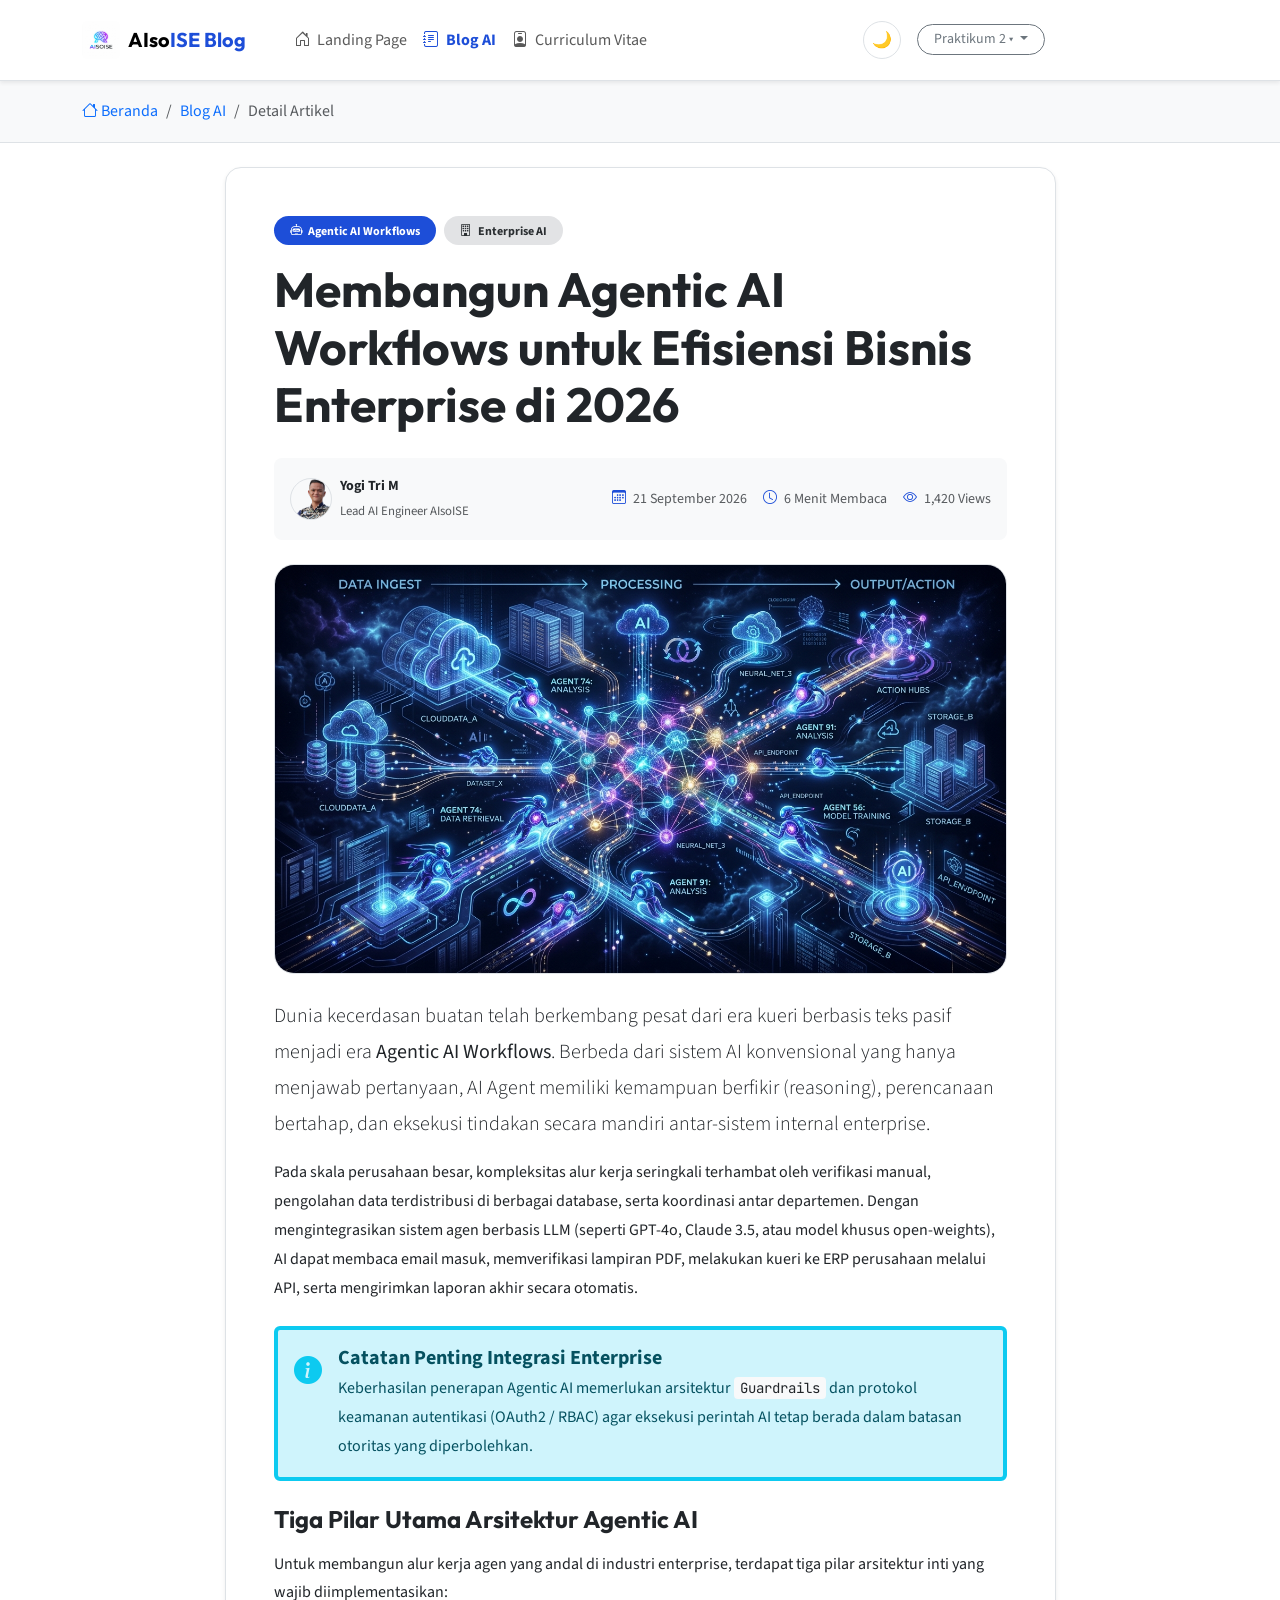
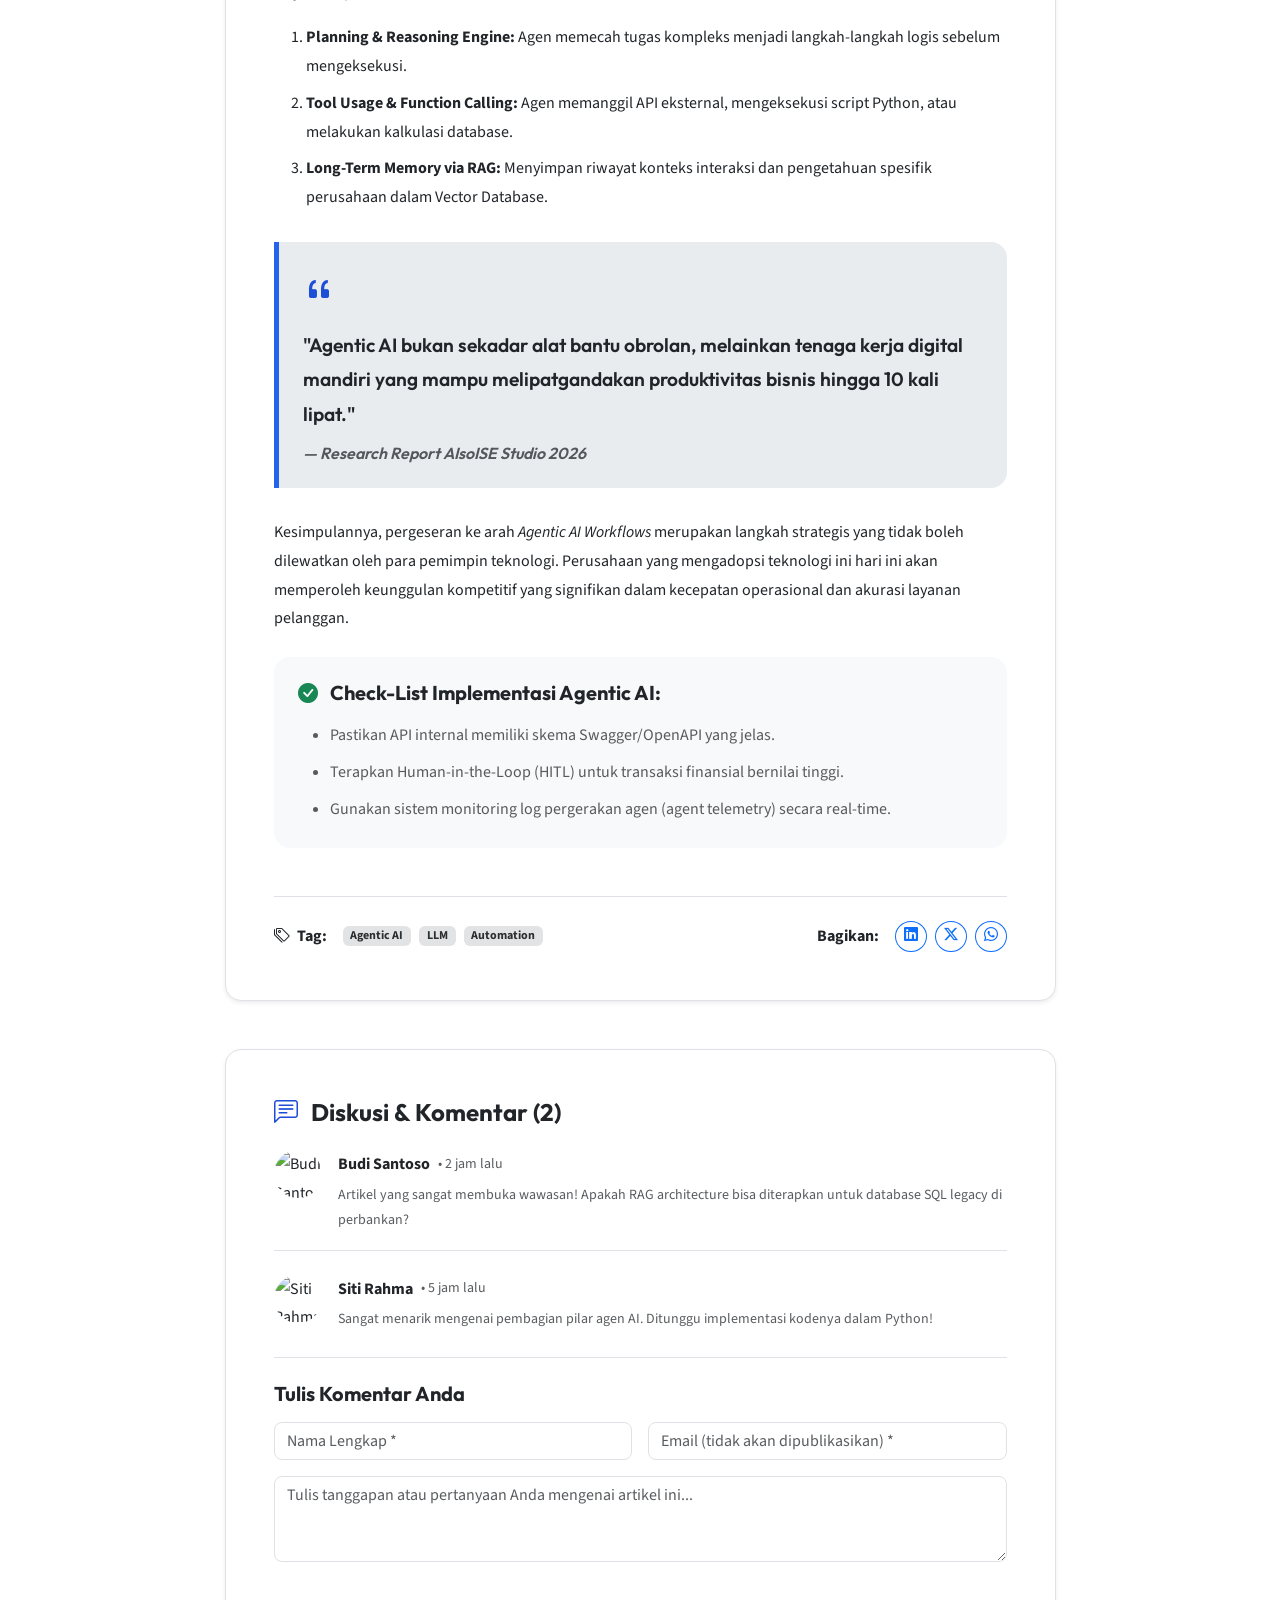
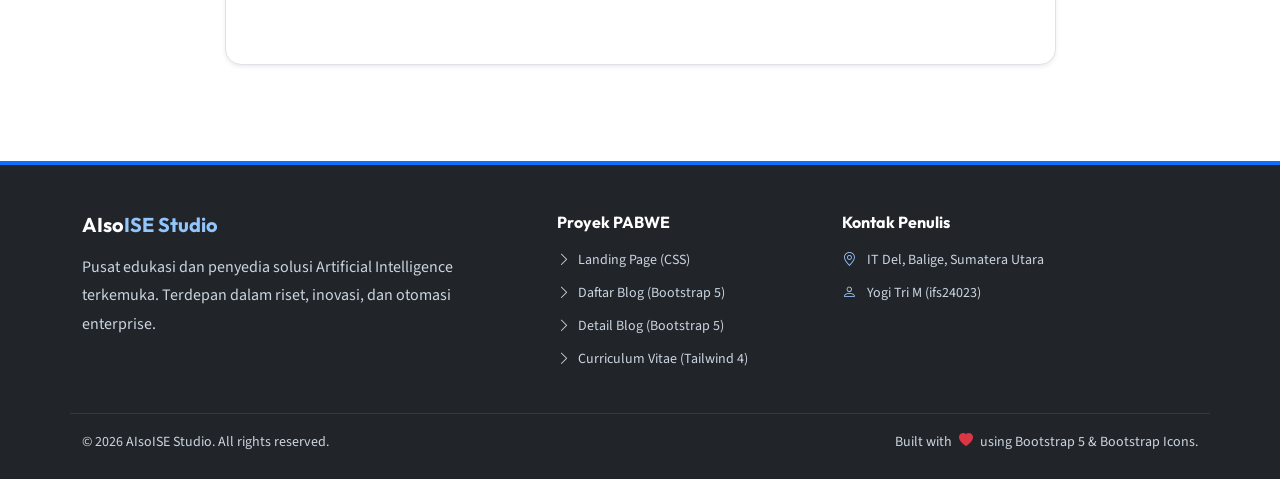
==== commit 93e8ccd3: "Update BUG" ====
--- a/blog-detail.html
+++ b/blog-detail.html
@@ -69,6 +69,25 @@
     }
     [data-bs-theme="dark"] .text-body-secondary {
       color: #cbd5e1 !important;
+    }
+    /* WCAG AA Color Contrast Overrides for Dark Footer */
+    footer.bg-dark,
+    footer.bg-dark .text-secondary,
+    footer.bg-dark a.text-secondary,
+    footer.bg-dark ul.text-secondary,
+    footer.bg-dark li,
+    footer.bg-dark div.text-secondary,
+    footer.bg-dark div.text-secondary > div,
+    footer.bg-dark p.text-secondary {
+      color: #cbd5e1 !important;
+    }
+    footer.bg-dark a.text-secondary:hover,
+    footer.bg-dark a.text-secondary:focus {
+      color: #ffffff !important;
+      text-decoration: underline !important;
+    }
+    footer.bg-dark .text-primary-custom {
+      color: #93c5fd !important;
     }
     [data-bs-theme="dark"] blockquote {
       border-left-color: #60a5fa;
@@ -207,7 +226,7 @@
           <article class="bg-body p-4 p-md-5 rounded-4 shadow-sm mb-5 border">
             <div class="d-flex flex-wrap align-items-center gap-2 mb-3">
               <span class="badge bg-primary-custom px-3 py-2 rounded-pill"><i class="bi bi-robot me-1"></i> Agentic AI Workflows</span>
-              <span class="badge bg-secondary-subtle text-secondary px-3 py-2 rounded-pill"><i class="bi bi-building me-1"></i> Enterprise AI</span>
+              <span class="badge bg-secondary-subtle text-secondary-emphasis px-3 py-2 rounded-pill"><i class="bi bi-building me-1"></i> Enterprise AI</span>
             </div>
 
             <h1 class="display-5 fw-bold mb-4">Membangun Agentic AI Workflows untuk Efisiensi Bisnis Enterprise di 2026</h1>
@@ -290,9 +309,9 @@
           <div class="d-flex flex-wrap align-items-center justify-content-between gap-3 pt-4 border-top mt-5">
             <div class="d-flex align-items-center gap-2">
               <span class="fw-bold me-2"><i class="bi bi-tags me-1" aria-hidden="true"></i> Tag:</span>
-              <span class="badge bg-secondary-subtle text-secondary">Agentic AI</span>
-              <span class="badge bg-secondary-subtle text-secondary">LLM</span>
-              <span class="badge bg-secondary-subtle text-secondary">Automation</span>
+              <span class="badge bg-secondary-subtle text-secondary-emphasis">Agentic AI</span>
+              <span class="badge bg-secondary-subtle text-secondary-emphasis">LLM</span>
+              <span class="badge bg-secondary-subtle text-secondary-emphasis">Automation</span>
             </div>
 
             <div class="d-flex align-items-center gap-2">
@@ -354,7 +373,7 @@
   </main>
 
   <!-- BOOTSTRAP FOOTER -->
-  <footer class="bg-dark text-white pt-5 pb-4 border-top border-primary border-4">
+  <footer class="bg-dark text-white pt-5 pb-4 border-top border-primary border-4" data-bs-theme="dark">
     <div class="container">
       <div class="row g-4 pb-4 border-bottom border-secondary border-opacity-25">
         <div class="col-lg-5">
